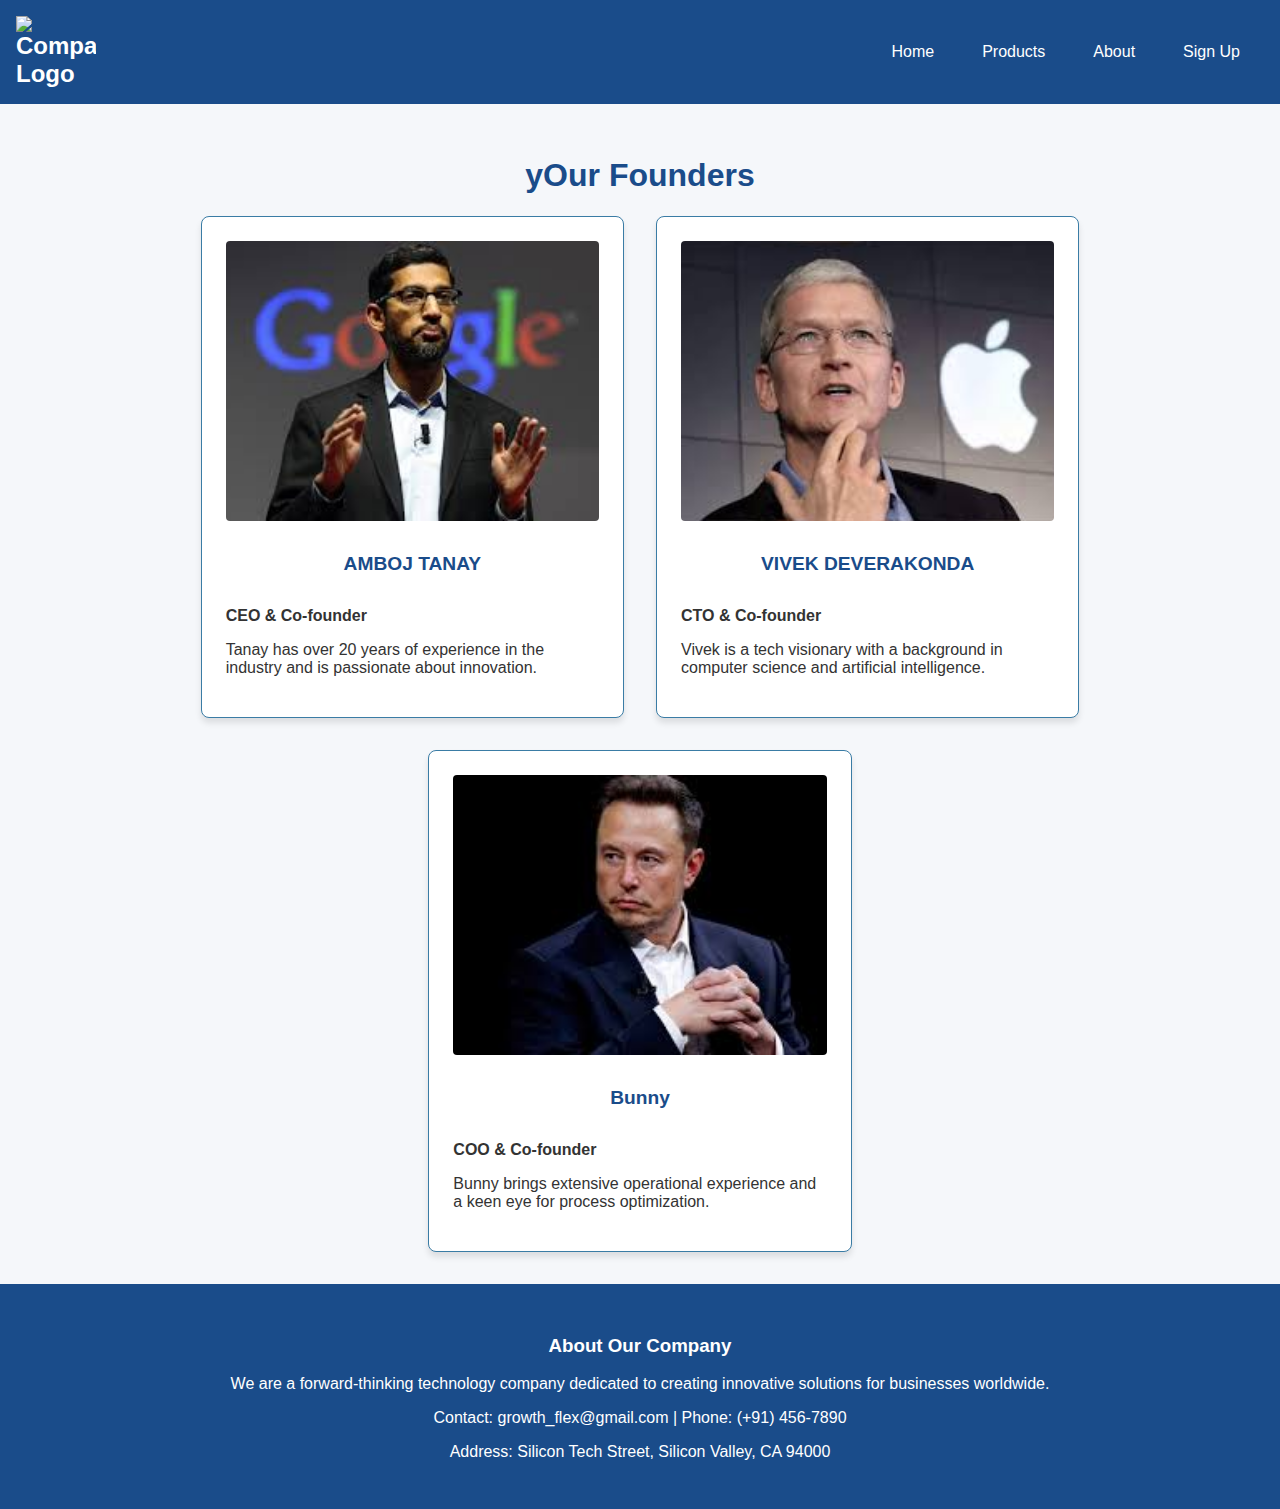
==== index.html @ 94c1151f "Update index.html" ====
<!DOCTYPE html>
<html lang="en">
<head>
    <meta charset="UTF-8">
    <meta name="viewport" content="width=device-width, initial-scale=1.0">
    <title>Our Company</title>
    <style>
        :root {
            --primary-color: #1a4c8a;
            --secondary-color: #3a7ca5;
            --accent-color: #f9a03f;
            --background-color: #f5f7fa;
            --text-color: #333333;
            --light-text-color: #ffffff;
        }
        
        body {
            font-family: Arial, sans-serif;
            margin: 0;
            padding: 0;
            display: flex;
            flex-direction: column;
            min-height: 100vh;
            background-color: var(--background-color);
            color: var(--text-color);
        }
        
        header {
            background-color: var(--primary-color);
            padding: 1rem;
            display: flex;
            justify-content: space-between;
            align-items: center;
            flex-wrap: wrap;
        }
        
        .logo {
            font-size: 1.5rem;
            font-weight: bold;
            color: var(--light-text-color);
            display: flex;
            align-items: center;
            margin-right: 1rem;
        }
        
        .logo img {
            margin-right: 10px;
        }
        
        nav {
            display: flex;
            flex-wrap: wrap;
            justify-content: flex-end;
            flex-grow: 1;
        }
        
        nav a {
            margin: 0.5rem;
            text-decoration: none;
            color: var(--light-text-color);
            padding: 0.5rem 1rem;
            border-radius: 4px;
            transition: background-color 0.3s;
        }
        
        nav a:hover {
            background-color: var(--secondary-color);
        }
        
        main {
            flex-grow: 1;
            padding: 2rem;
        }
        
        h1 {
            color: var(--primary-color);
            text-align: center;
        }
        
        .founder-cards {
            display: flex;
            justify-content: center;
            flex-wrap: wrap;
            gap: 2rem;
        }
        
        .card {
            background-color: #fff;
            border: 1px solid var(--secondary-color);
            border-radius: 8px;
            padding: 1.5rem;
            width: calc(33.333% - 2rem);
            min-width: 250px;
            box-shadow: 0 5px 6px rgba(0, 0, 0, 0.1);
            transition: transform 0.3s;
            display: flex;
            flex-direction: column;
            cursor: pointer;
        }
        
        .card:hover {
            transform: translateY(-5px);
        }
        
        .card-image-container {
            width: 100%;
            padding-top: 75%; /* 4:3 Aspect Ratio */
            position: relative;
            overflow: hidden;
            border-radius: 4px;
            margin-bottom: 1rem;
        }
        
        .card-image-container img {
            position: absolute;
            top: 0;
            left: 0;
            width: 100%;
            height: 100%;
            object-fit: cover;
        }
        
        .card-name {
            color: var(--primary-color);
            font-size: 1.2rem;
            font-weight: bold;
            text-align: center;
            margin: 1rem 0;
        }
        
        .card-content {
            flex-grow: 1;
        }
        
        footer {
            background-color: var(--primary-color);
            color: var(--light-text-color);
            padding: 2rem;
            text-align: center;
        }
        
        .modal {
            display: none;
            position: fixed;
            z-index: 1;
            left: 0;
            top: 0;
            width: 100%;
            height: 100%;
            overflow: auto;
            background-color: rgba(0,0,0,0.4);
        }
        
        .modal-content {
            background-color: #fefefe;
            margin: 15% auto;
            padding: 20px;
            border: 1px solid #888;
            width: 80%;
            max-width: 600px;
            border-radius: 8px;
        }
        
        .close {
            color: #aaa;
            float: right;
            font-size: 28px;
            font-weight: bold;
            cursor: pointer;
        }
        
        .close:hover,
        .close:focus {
            color: #000;
            text-decoration: none;
            cursor: pointer;
        }
        
        @media (max-width: 768px) {
            header {
                justify-content: center;
            }
            
            .logo {
                margin-bottom: 1rem;
            }
            
            nav {
                justify-content: center;
                width: 100%;
            }
            
            .card {
                width: calc(50% - 2rem);
            }
        }
        
        @media (max-width: 480px) {
            .card {
                width: 100%;
            }
        }
    </style>
</head>
<body>
    <header>
        <div class="logo">
            <img src="https://encrypted-tbn0.gstatic.com/images?q=tbn:ANd9GcSZzq4O6_PVXOCDaLSz-bSeMqq9pWy1NgnzJw&s" alt="Company Logo" width=40% height=40% />
            
        </div>
        <nav>
            <a href="https://www.google.com/search?q=google+ceo&rlz=1C1VDKB_enIN1121IN1121&oq=google&gs_lcrp=EgZjaHJvbWUqBggAEEUYOzIGCAAQRRg7MhMIARAuGIMBGMcBGLEDGNEDGIAEMgoIAhAAGLEDGIAEMg0IAxAAGIMBGLEDGIAEMgYIBBBFGDwyBggFEEUYPDIGCAYQRRg8MgYIBxAFGEDSAQgyMzI1ajBqOagCCLACAQ&sourceid=chrome&ie=UTF-8">Home</a>
            <a href="#">Products</a>
            <a href="#">About</a>
            <a href="#">Sign Up</a>
        </nav>
    </header>

    <main>
        <h1>yOur Founders</h1>
        <div class="founder-cards">
            <div class="card" data-founder="amboj">
                <div class="card-image-container">
                    <img src="[data-uri]" alt="AMBOJ TANAY" width="30%" height="34%">
                </div>
                <div class="card-name">AMBOJ TANAY</div>
                <div class="card-content">
                    <p><strong>CEO & Co-founder</strong></p>
                    <p>Tanay has over 20 years of experience in the industry and is passionate about innovation.</p>
                </div>
            </div>
            <div class="card" data-founder="vivek">
                <div class="card-image-container">
                    <img src="[data-uri]" alt="VIVEK DEVERAKONDA" width="30%" height="=34%">
                </div>
                <div class="card-name">VIVEK DEVERAKONDA</div>
                <div class="card-content">
                    <p><strong>CTO & Co-founder</strong></p>
                    <p>Vivek is a tech visionary with a background in computer science and artificial intelligence.</p>
                </div>
            </div>
            <div class="card" data-founder="third">
                <div class="card-image-container">
                    <img src="[data-uri]" alt="Third Founder" width="=30%" height="34%">
                </div>
                <div class="card-name">Bunny</div>
                <div class="card-content">
                    <p><strong>COO & Co-founder</strong></p>
                    <p>Bunny brings extensive operational experience and a keen eye for process optimization.</p>
                </div>
            </div>
        </div>
    </main>

    <footer>
        <h3>About Our Company</h3>
        <p>We are a forward-thinking technology company dedicated to creating innovative solutions for businesses worldwide.</p>
        <p>Contact: growth_flex@gmail.com | Phone: (+91) 456-7890</p>
        <p>Address: Silicon Tech Street, Silicon Valley, CA 94000</p>
    </footer>

    <!-- Modal -->
    <div id="founderModal" class="modal">
        <div class="modal-content">
            <span class="close">&times;</span>
            <h2 id="modalName"></h2>
            <p id="modalRole"></p>
            <h3>Achievements</h3>
            <ul id="modalAchievements"></ul>
            <h3>Company Details</h3>
            <p id="modalCompanyDetails"></p>
        </div>
    </div>

    <script>
        // Founder data
        const founderData = {
            amboj: {
                name: "AMBOJ TANAY",
                role: "CEO & Co-founder",
                achievements: [
                    "Led the company to 300% growth in 3 years",
                    "Secured $50 million in Series B funding",
                    "Recognized as 'Entrepreneur of the Year' by Tech Innovators Magazine"
                ],
                companyDetails: "Under Amboj's leadership, our company has become a leading force in AI-driven business solutions, with a focus on sustainable technology and ethical AI practices."
            },
            vivek: {
                name: "VIVEK DEVERAKONDA",
                role: "CTO & Co-founder",
                achievements: [
                    "Pioneered our flagship AI platform, increasing client efficiency by 200%",
                    "Holds 15 patents in machine learning and data processing",
                    "Keynote speaker at the International AI Conference for 3 consecutive years"
                ],
                companyDetails: "Vivek's innovative approach to AI and machine learning has positioned our company at the forefront of technological advancements in the industry."
            },
            third: {
                name: "Third Founder",
                role: "COO & Co-founder",
                achievements: [
                    "Optimized operations resulting in 40% cost reduction",
                    "Expanded company presence to 15 countries",
                    "Implemented award-winning employee wellness program"
                ],
                companyDetails: "Our third founder's operational expertise has been crucial in scaling our business globally while maintaining a positive company culture and efficient processes."
            }
        };

        // Get the modal
        var modal = document.getElementById("founderModal");

        // Get the <span> element that closes the modal
        var span = document.getElementsByClassName("close")[0];

        // Function to open the modal with founder data
        function openModal(founder) {
            const data = founderData[founder];
            document.getElementById("modalName").textContent = data.name;
            document.getElementById("modalRole").textContent = data.role;
            
            const achievementsList = document.getElementById("modalAchievements");
            achievementsList.innerHTML = "";
            data.achievements.forEach(achievement => {
                const li = document.createElement("li");
                li.textContent = achievement;
                achievementsList.appendChild(li);
            });
            
            document.getElementById("modalCompanyDetails").textContent = data.companyDetails;
            
            modal.style.display = "block";
        }

        // Add click event to cards
        document.querySelectorAll('.card').forEach(card => {
            card.addEventListener('click', function() {
                const founder = this.getAttribute('data-founder');
                openModal(founder);
            });
        });

        // When the user clicks on <span> (x), close the modal
        span.onclick = function() {
            modal.style.display = "none";
        }

        // When the user clicks anywhere outside of the modal, close it
        window.onclick = function(event) {
            if (event.target == modal) {
                modal.style.display = "none";
            }
        }
    </script>
</body>
</html>
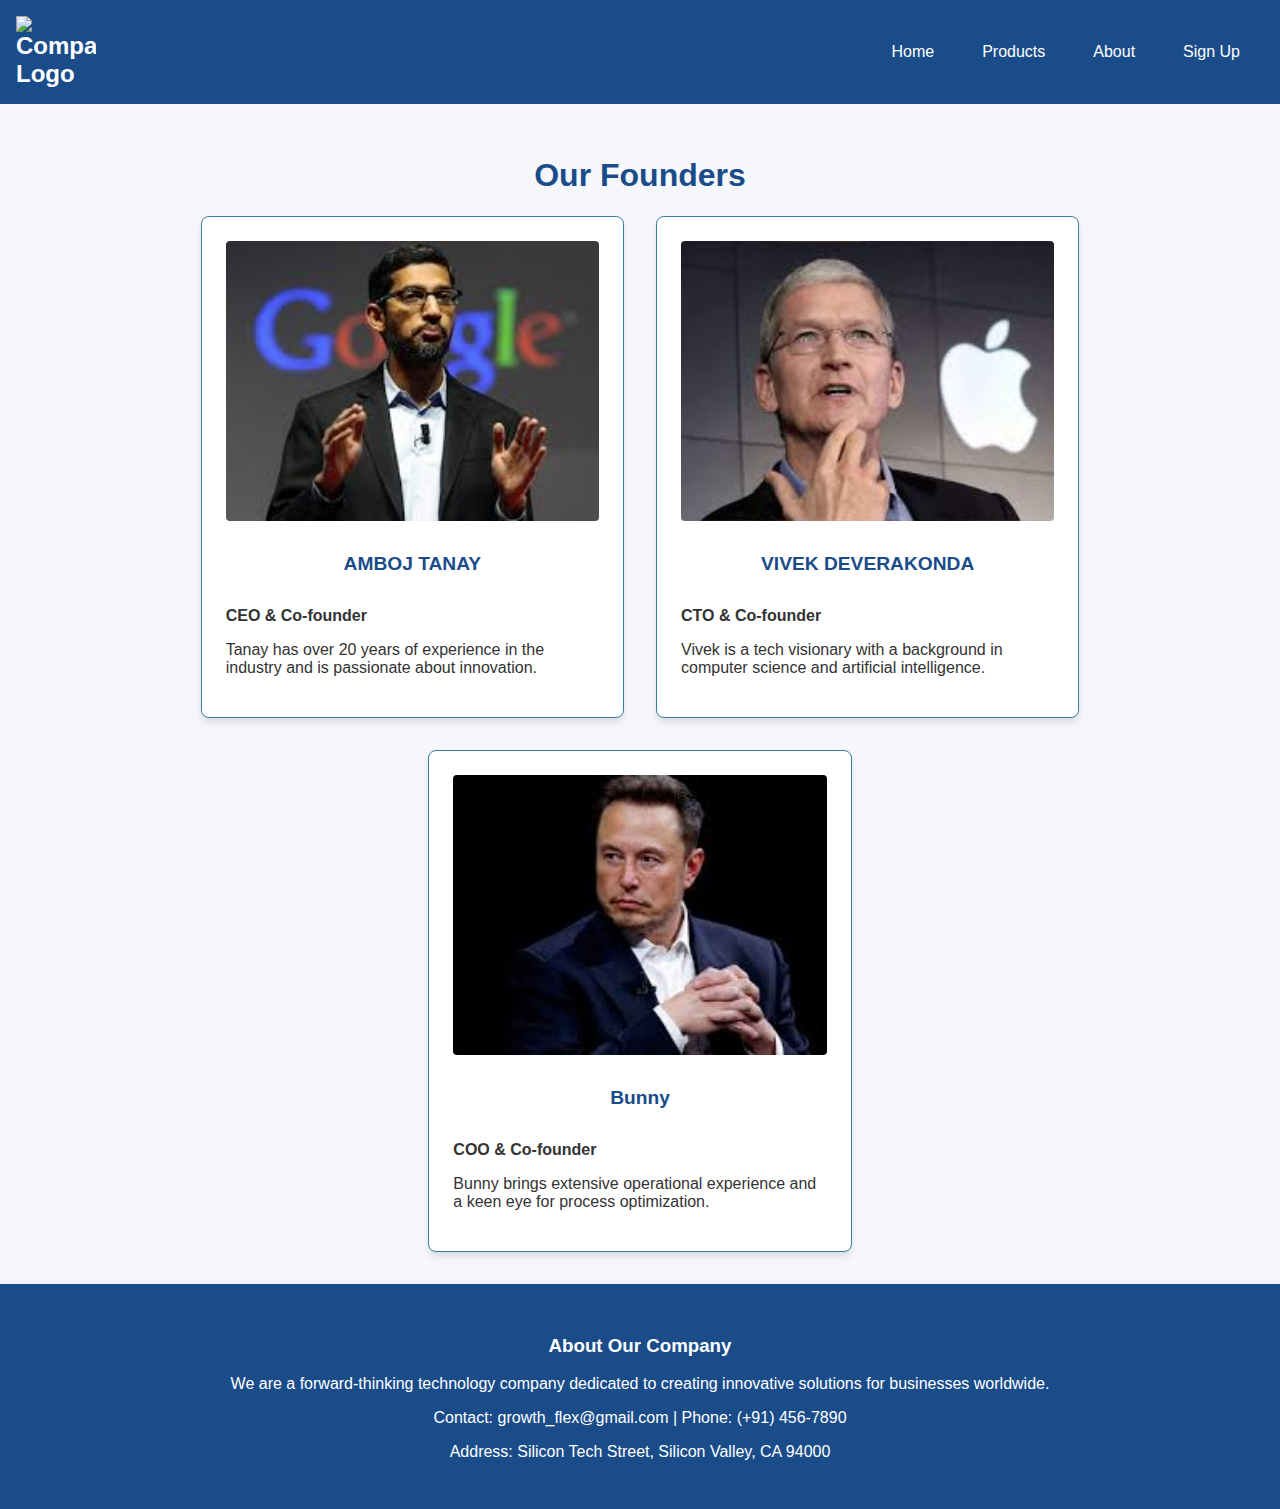
==== commit b8804c3d: "Update index.html" ====
--- a/index.html
+++ b/index.html
@@ -217,7 +217,7 @@
     </header>
 
     <main>
-        <h1>yOur Founders</h1>
+        <h1>Our Founders</h1>
         <div class="founder-cards">
             <div class="card" data-founder="amboj">
                 <div class="card-image-container">
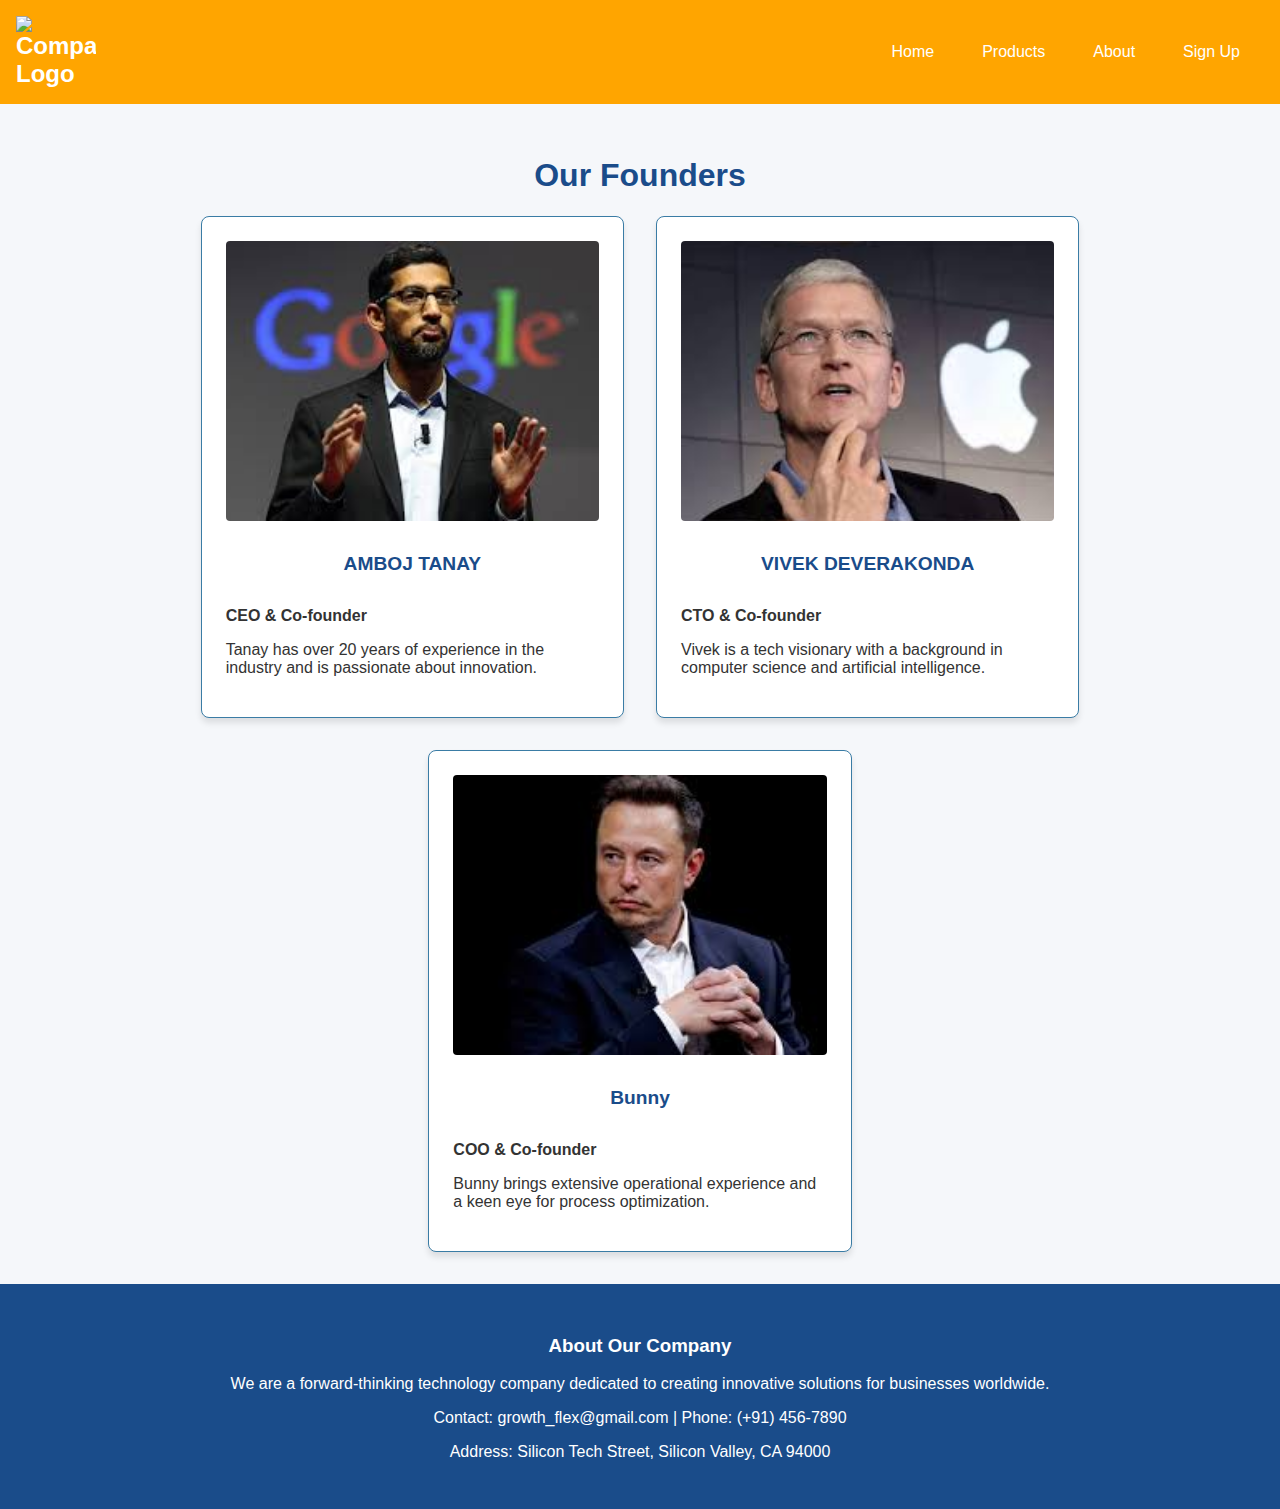
==== commit d5fa01ff: "Updated  header background colour" ====
--- a/index.html
+++ b/index.html
@@ -26,7 +26,7 @@
         }
         
         header {
-            background-color: var(--primary-color);
+            background-color: orange;
             padding: 1rem;
             display: flex;
             justify-content: space-between;
@@ -60,7 +60,7 @@
             color: var(--light-text-color);
             padding: 0.5rem 1rem;
             border-radius: 4px;
-            transition: background-color 0.3s;
+            transition: background-color 0.4s;
         }
         
         nav a:hover {
@@ -168,6 +168,9 @@
             font-weight: bold;
             cursor: pointer;
         }
+        .foot{
+            background-color:blue;
+        }
         
         .close:hover,
         .close:focus {
@@ -252,7 +255,7 @@
         </div>
     </main>
 
-    <footer>
+    <footer id="foot">
         <h3>About Our Company</h3>
         <p>We are a forward-thinking technology company dedicated to creating innovative solutions for businesses worldwide.</p>
         <p>Contact: growth_flex@gmail.com | Phone: (+91) 456-7890</p>
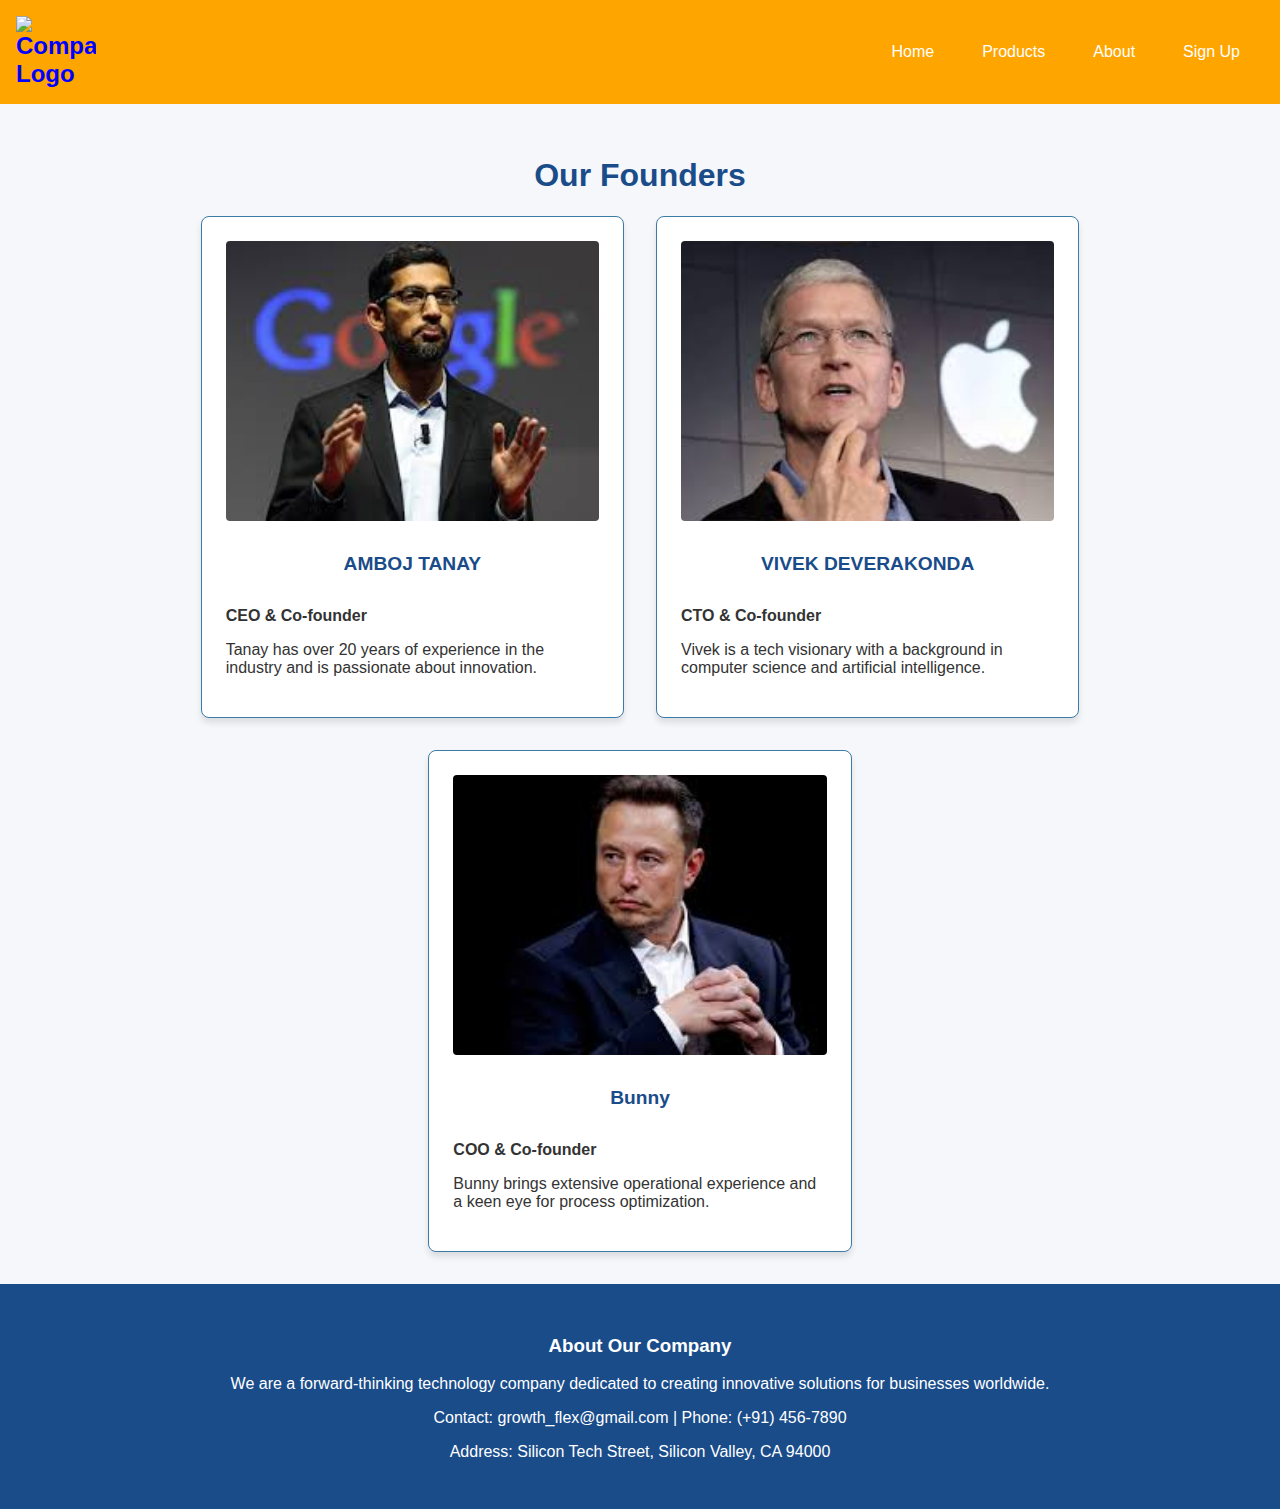
==== commit 10a94fbe: "changed navbar element's colours" ====
--- a/index.html
+++ b/index.html
@@ -37,7 +37,7 @@
         .logo {
             font-size: 1.5rem;
             font-weight: bold;
-            color: var(--light-text-color);
+            color: blue;
             display: flex;
             align-items: center;
             margin-right: 1rem;
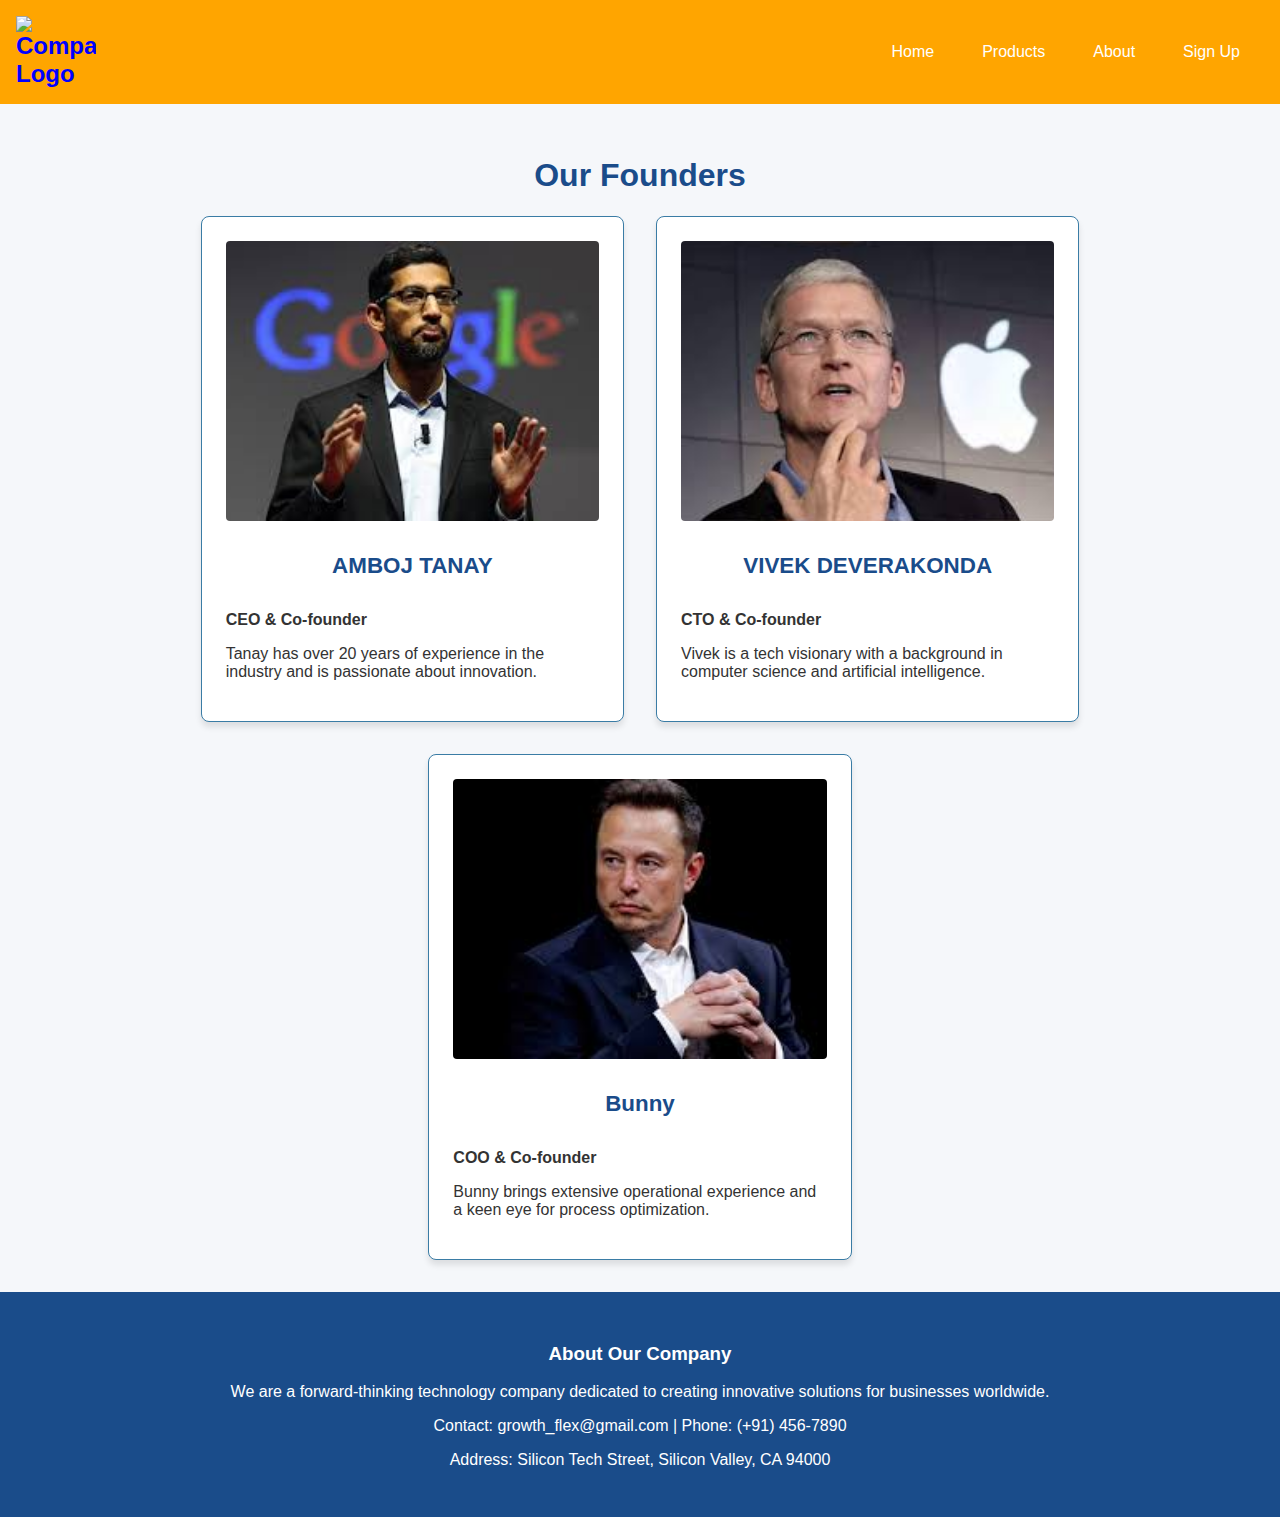
==== commit 0ef36218: "Update index.html" ====
--- a/index.html
+++ b/index.html
@@ -122,7 +122,7 @@
         
         .card-name {
             color: var(--primary-color);
-            font-size: 1.2rem;
+            font-size: 1.4rem;
             font-weight: bold;
             text-align: center;
             margin: 1rem 0;
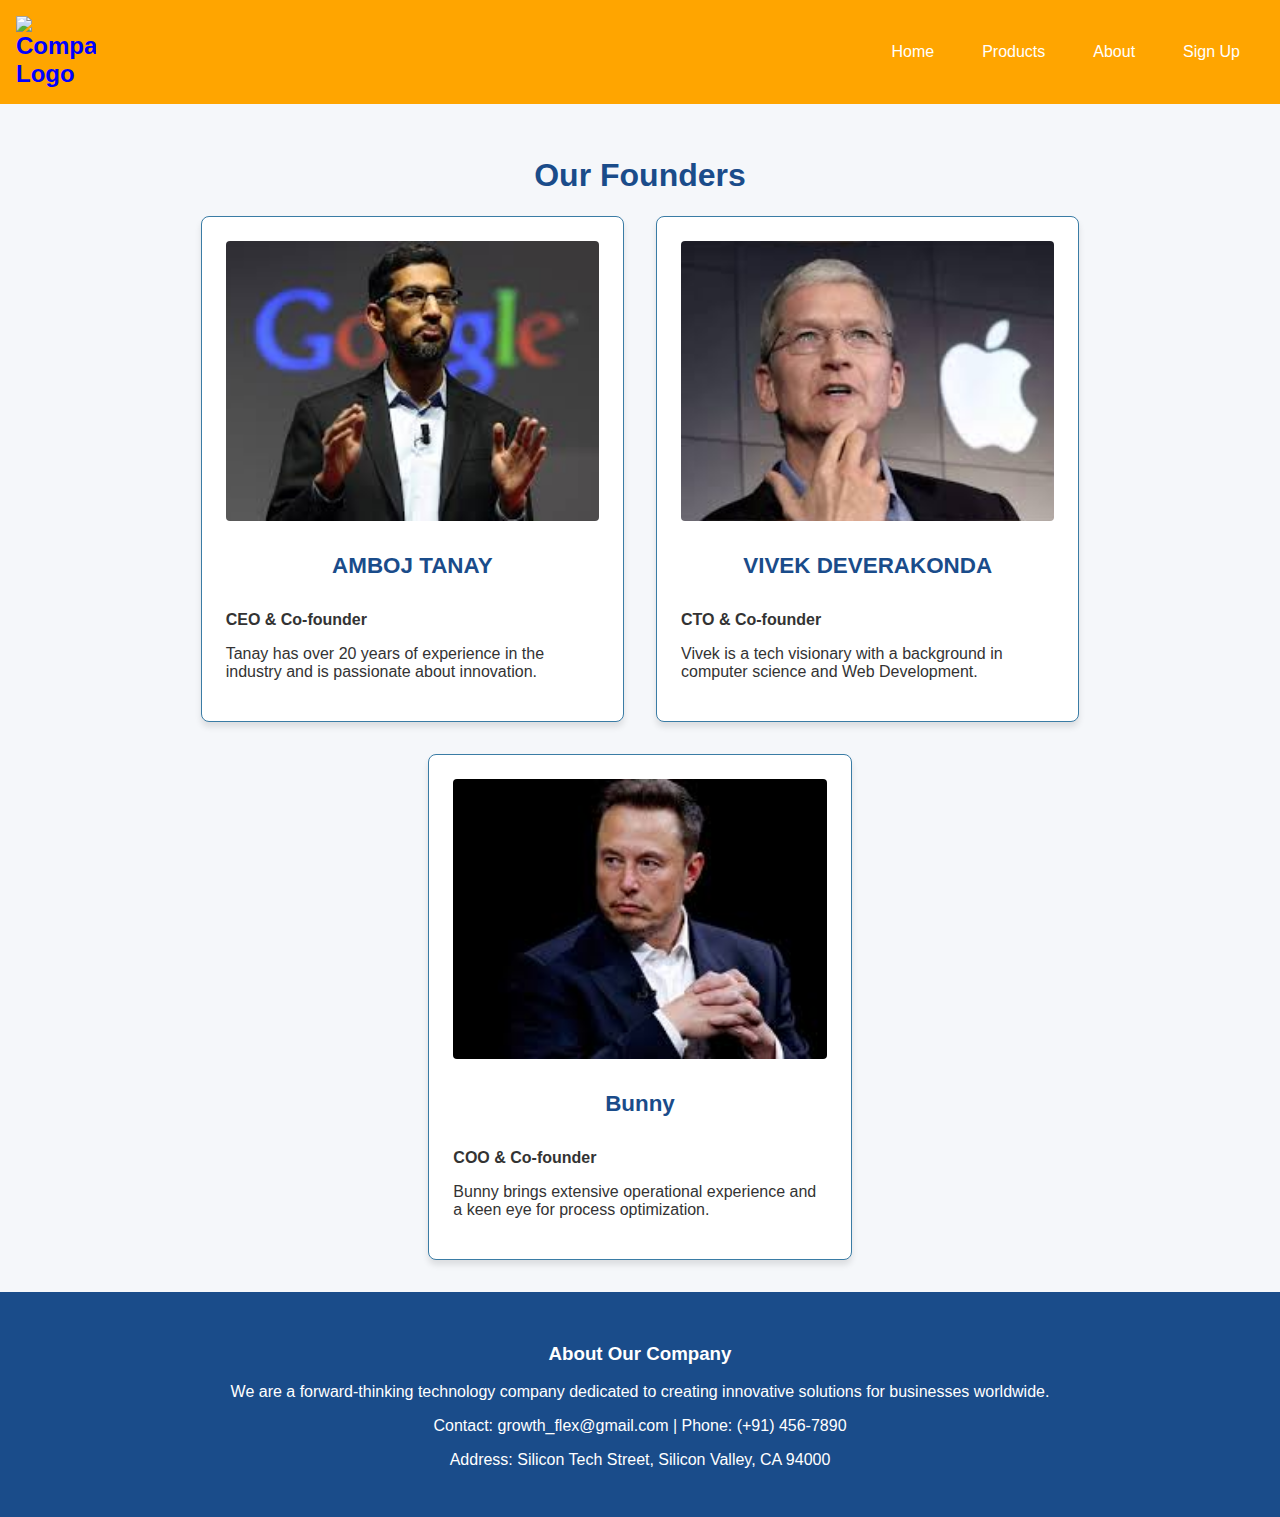
==== commit b911bda9: "Update index.html" ====
--- a/index.html
+++ b/index.html
@@ -239,7 +239,7 @@
                 <div class="card-name">VIVEK DEVERAKONDA</div>
                 <div class="card-content">
                     <p><strong>CTO & Co-founder</strong></p>
-                    <p>Vivek is a tech visionary with a background in computer science and artificial intelligence.</p>
+                    <p>Vivek is a tech visionary with a background in computer science and Web Development.</p>
                 </div>
             </div>
             <div class="card" data-founder="third">
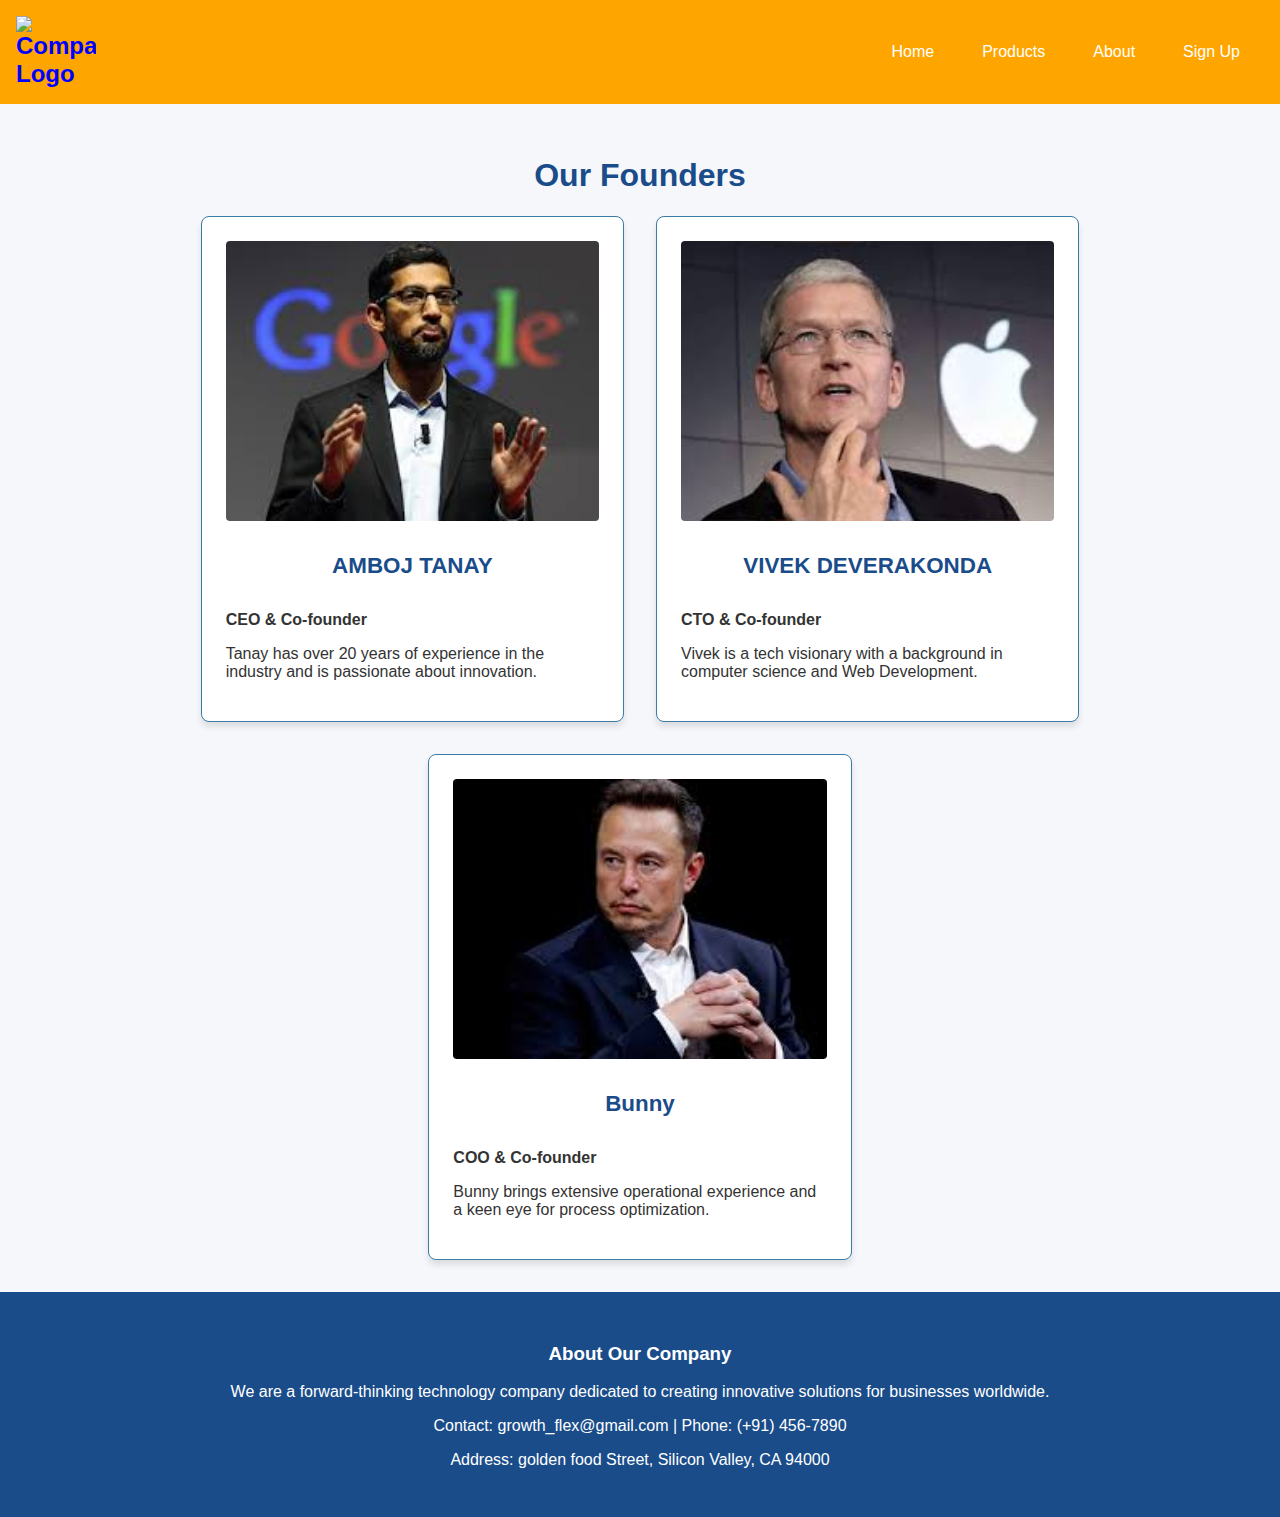
==== commit fb80622b: "Update index.html" ====
--- a/index.html
+++ b/index.html
@@ -259,7 +259,7 @@
         <h3>About Our Company</h3>
         <p>We are a forward-thinking technology company dedicated to creating innovative solutions for businesses worldwide.</p>
         <p>Contact: growth_flex@gmail.com | Phone: (+91) 456-7890</p>
-        <p>Address: Silicon Tech Street, Silicon Valley, CA 94000</p>
+        <p>Address: golden food Street, Silicon Valley, CA 94000</p>
     </footer>
 
     <!-- Modal -->
